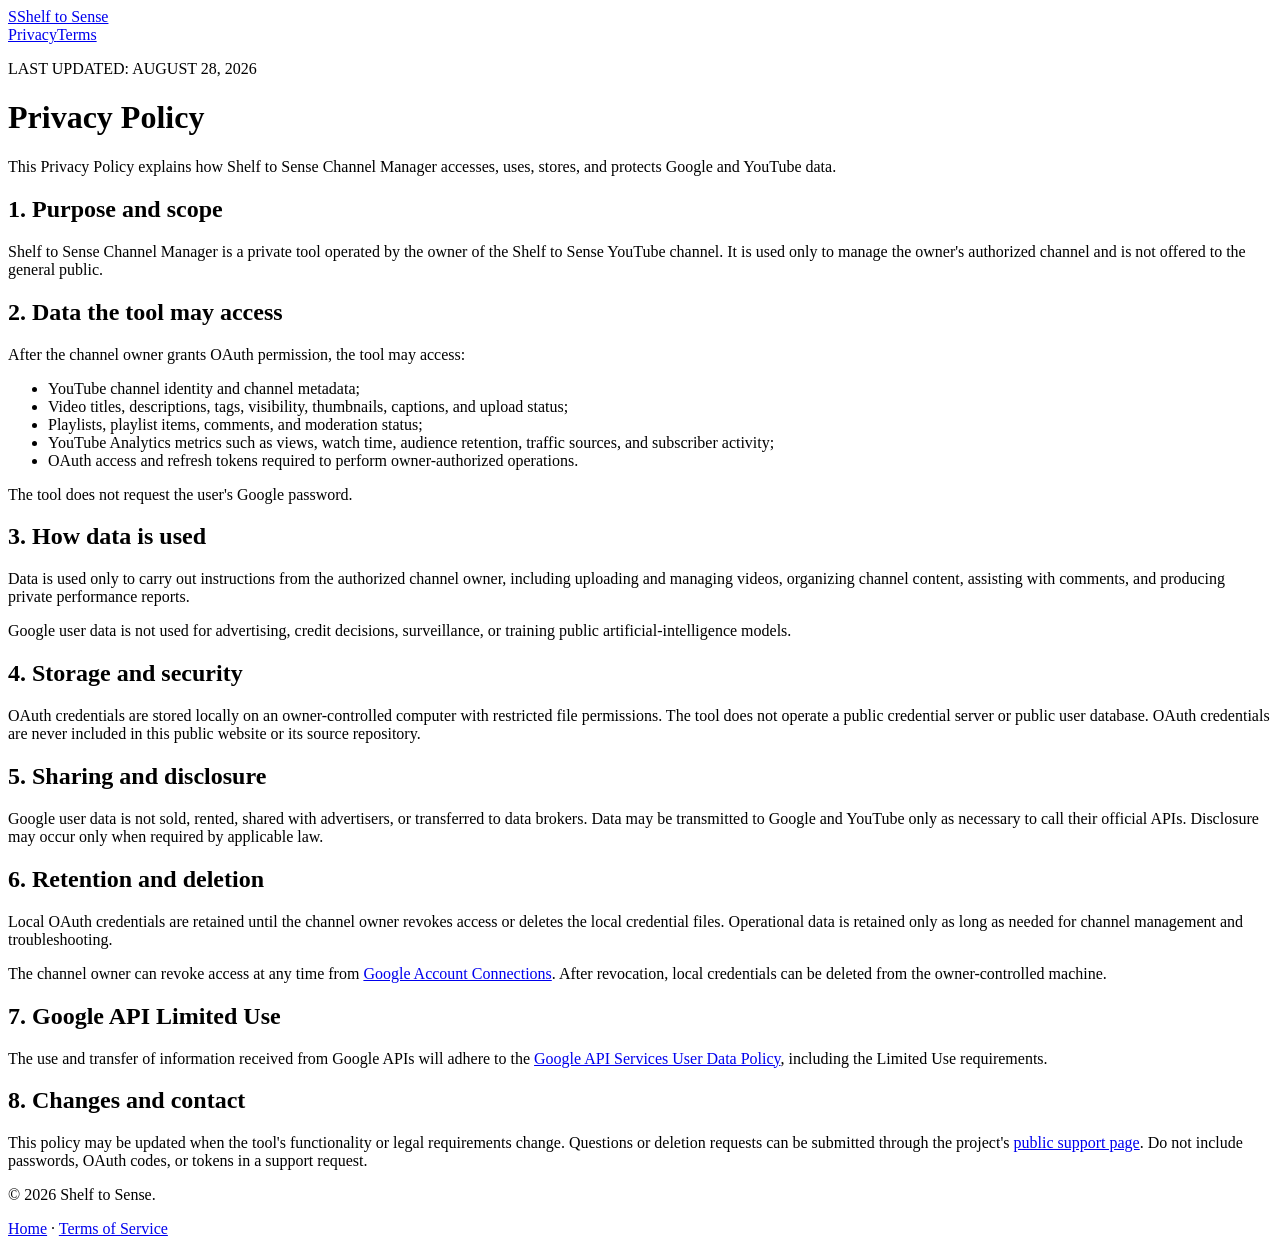
==== privacy.html @ bf64ad19 "Publish privacy.html" ====
<!doctype html>
<html lang="en">
<head>
  <meta charset="utf-8">
  <meta name="viewport" content="width=device-width, initial-scale=1">
  <meta name="description" content="Privacy Policy for Shelf to Sense Channel Manager.">
  <title>Privacy Policy — Shelf to Sense Channel Manager</title>
  <link rel="stylesheet" href="styles.css">
</head>
<body>
  <header class="site-header">
    <a class="brand" href="index.html"><span class="brand-mark" aria-hidden="true">S</span><span>Shelf to Sense</span></a>
    <nav aria-label="Legal navigation"><a class="active" href="privacy.html">Privacy</a><a href="terms.html">Terms</a></nav>
  </header>

  <main class="legal-page">
    <p class="eyebrow">LAST UPDATED: AUGUST 28, 2026</p>
    <h1>Privacy Policy</h1>
    <p class="legal-intro">This Privacy Policy explains how Shelf to Sense Channel Manager accesses, uses, stores, and protects Google and YouTube data.</p>

    <section>
      <h2>1. Purpose and scope</h2>
      <p>Shelf to Sense Channel Manager is a private tool operated by the owner of the Shelf to Sense YouTube channel. It is used only to manage the owner's authorized channel and is not offered to the general public.</p>
    </section>

    <section>
      <h2>2. Data the tool may access</h2>
      <p>After the channel owner grants OAuth permission, the tool may access:</p>
      <ul>
        <li>YouTube channel identity and channel metadata;</li>
        <li>Video titles, descriptions, tags, visibility, thumbnails, captions, and upload status;</li>
        <li>Playlists, playlist items, comments, and moderation status;</li>
        <li>YouTube Analytics metrics such as views, watch time, audience retention, traffic sources, and subscriber activity;</li>
        <li>OAuth access and refresh tokens required to perform owner-authorized operations.</li>
      </ul>
      <p>The tool does not request the user's Google password.</p>
    </section>

    <section>
      <h2>3. How data is used</h2>
      <p>Data is used only to carry out instructions from the authorized channel owner, including uploading and managing videos, organizing channel content, assisting with comments, and producing private performance reports.</p>
      <p>Google user data is not used for advertising, credit decisions, surveillance, or training public artificial-intelligence models.</p>
    </section>

    <section>
      <h2>4. Storage and security</h2>
      <p>OAuth credentials are stored locally on an owner-controlled computer with restricted file permissions. The tool does not operate a public credential server or public user database. OAuth credentials are never included in this public website or its source repository.</p>
    </section>

    <section>
      <h2>5. Sharing and disclosure</h2>
      <p>Google user data is not sold, rented, shared with advertisers, or transferred to data brokers. Data may be transmitted to Google and YouTube only as necessary to call their official APIs. Disclosure may occur only when required by applicable law.</p>
    </section>

    <section>
      <h2>6. Retention and deletion</h2>
      <p>Local OAuth credentials are retained until the channel owner revokes access or deletes the local credential files. Operational data is retained only as long as needed for channel management and troubleshooting.</p>
      <p>The channel owner can revoke access at any time from <a href="https://myaccount.google.com/connections">Google Account Connections</a>. After revocation, local credentials can be deleted from the owner-controlled machine.</p>
    </section>

    <section>
      <h2>7. Google API Limited Use</h2>
      <p>The use and transfer of information received from Google APIs will adhere to the <a href="https://developers.google.com/terms/api-services-user-data-policy">Google API Services User Data Policy</a>, including the Limited Use requirements.</p>
    </section>

    <section>
      <h2>8. Changes and contact</h2>
      <p>This policy may be updated when the tool's functionality or legal requirements change. Questions or deletion requests can be submitted through the project's <a href="https://github.com/simonchen123888/shelf-to-sense-manager/issues">public support page</a>. Do not include passwords, OAuth codes, or tokens in a support request.</p>
    </section>
  </main>

  <footer><p>© 2026 Shelf to Sense.</p><p><a href="index.html">Home</a> · <a href="terms.html">Terms of Service</a></p></footer>
</body>
</html>
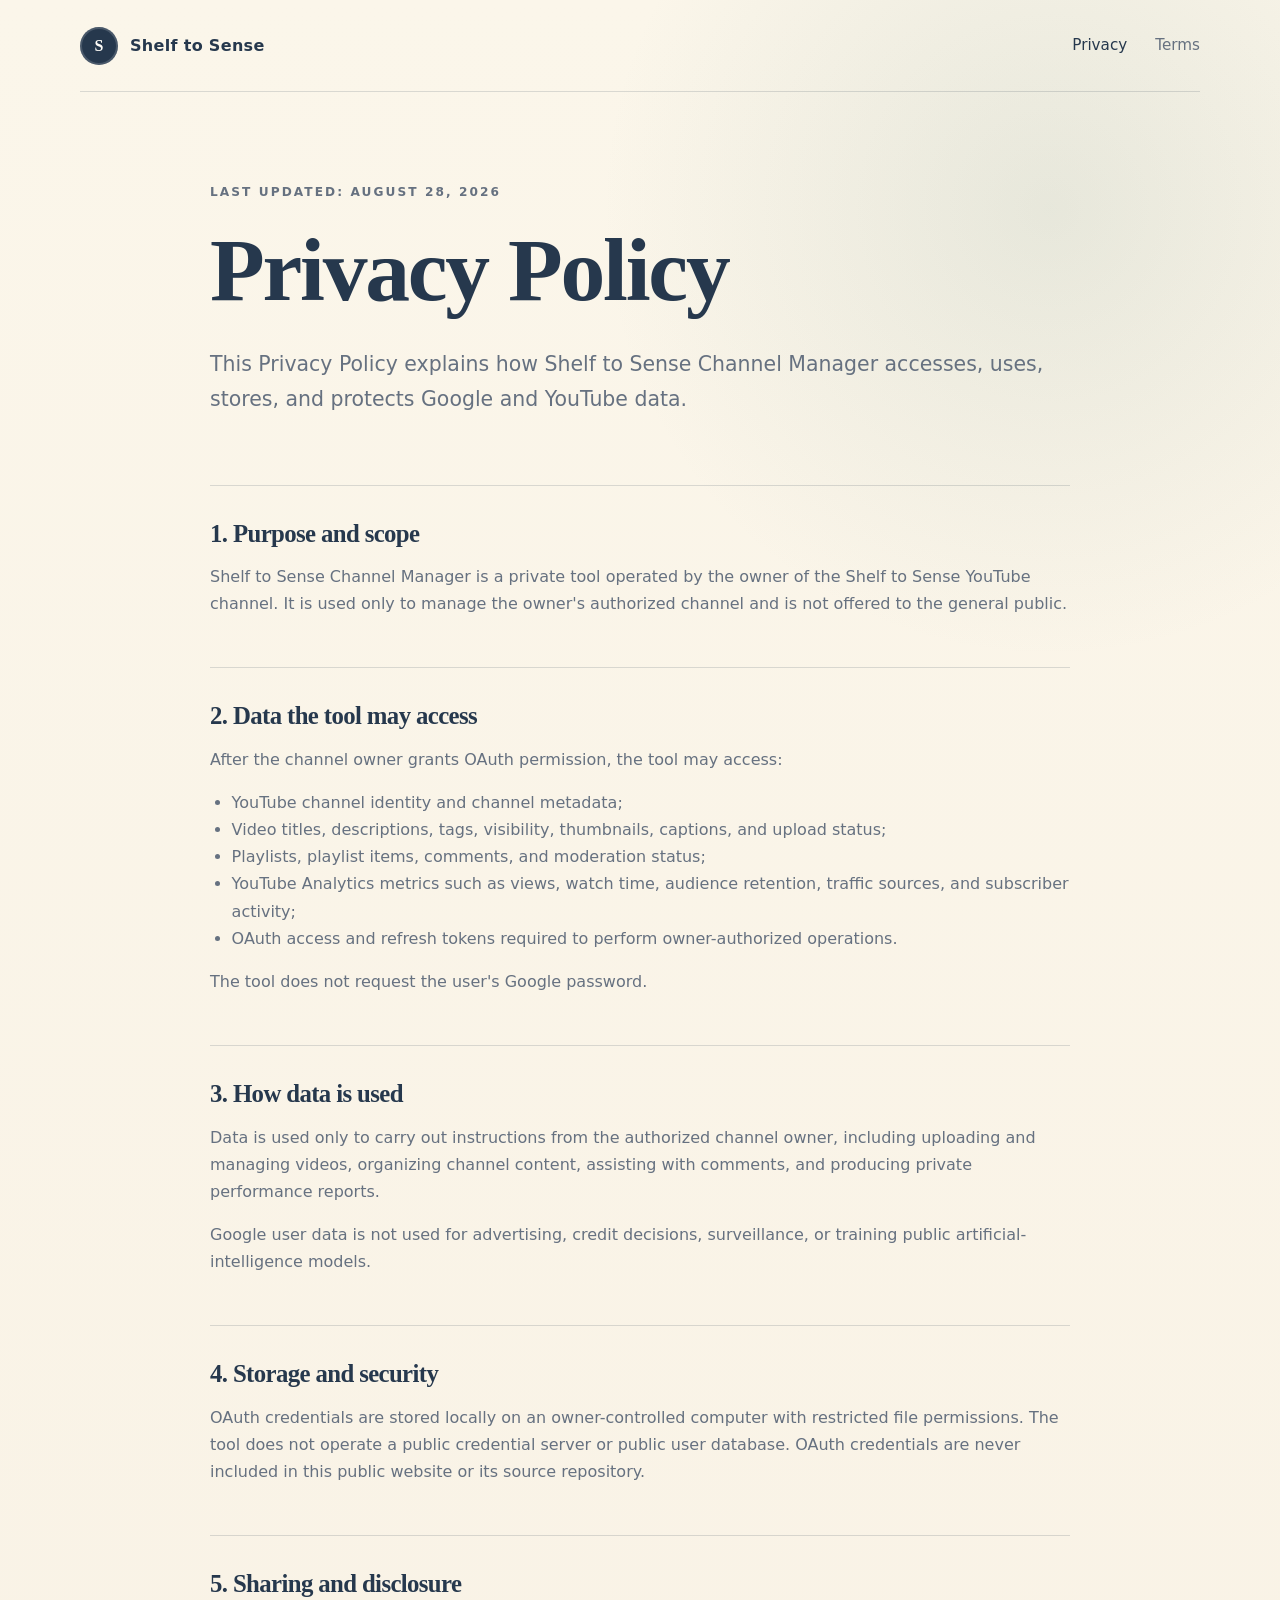
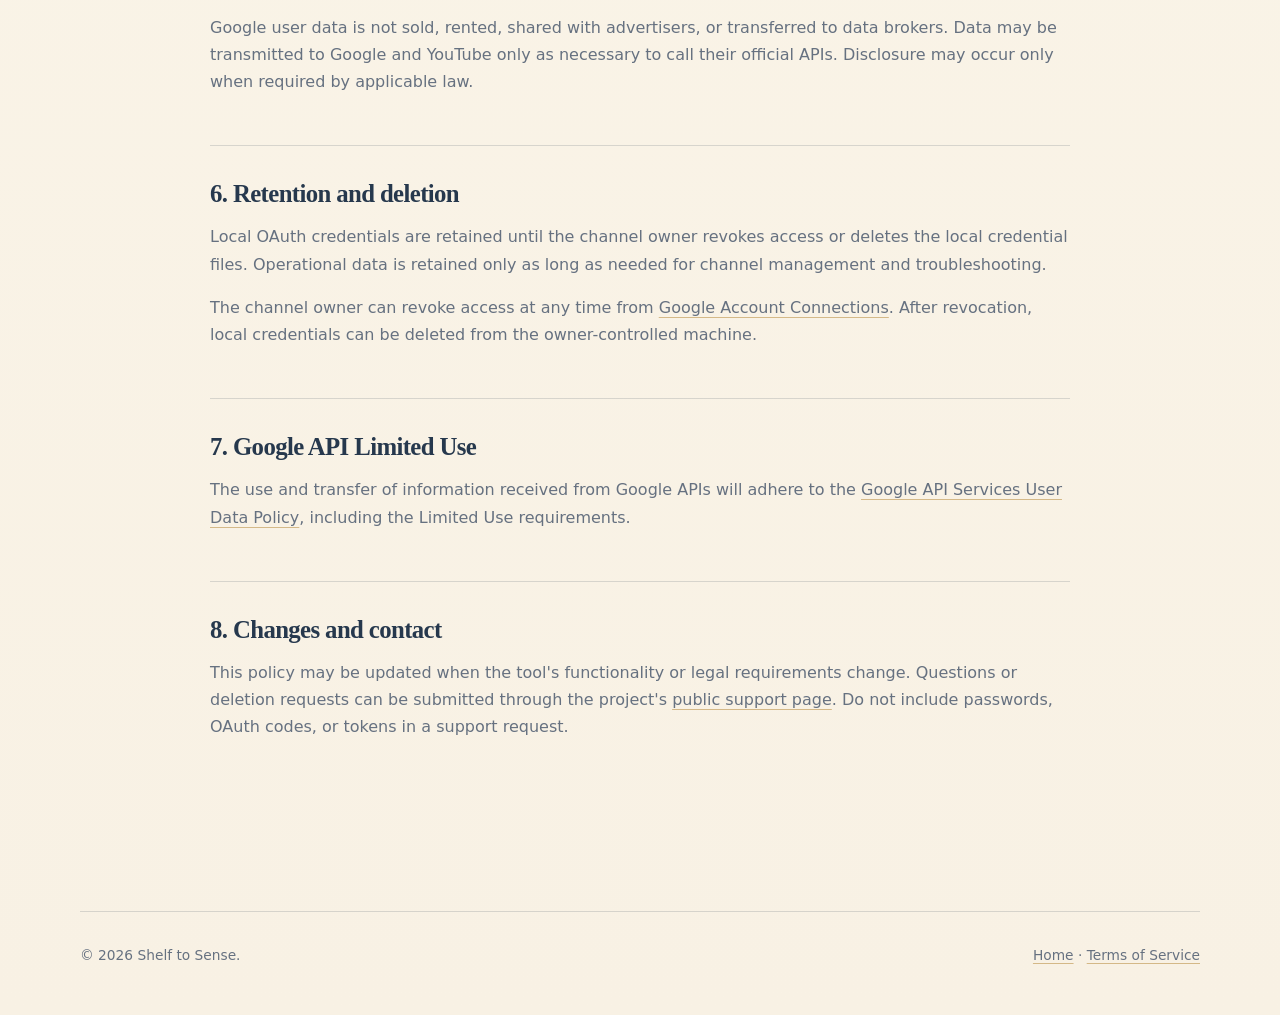
==== commit 6d0a59c7: "Publish privacy.html" ====
--- a/privacy.html
+++ b/privacy.html
@@ -65,7 +65,7 @@
 
     <section>
       <h2>8. Changes and contact</h2>
-      <p>This policy may be updated when the tool's functionality or legal requirements change. Questions or deletion requests can be submitted through the project's <a href="https://github.com/simonchen123888/shelf-to-sense-manager/issues">public support page</a>. Do not include passwords, OAuth codes, or tokens in a support request.</p>
+      <p>This policy may be updated when the tool's functionality or legal requirements change. Questions or deletion requests can be submitted through the project's <a href="https://github.com/simonchen123888/simonchen123888.github.io/issues">public support page</a>. Do not include passwords, OAuth codes, or tokens in a support request.</p>
     </section>
   </main>
 
--- a/styles.css
+++ b/styles.css
@@ -0,0 +1,95 @@
+:root {
+  --paper: #fbf6ea;
+  --paper-deep: #f1eadc;
+  --ink: #26384d;
+  --muted: #667180;
+  --gold: #b98b3c;
+  --sage: #8ea69a;
+  --line: rgba(38, 56, 77, 0.16);
+  --white: #fffdf8;
+}
+
+* { box-sizing: border-box; }
+html { scroll-behavior: smooth; }
+body {
+  margin: 0;
+  color: var(--ink);
+  background:
+    radial-gradient(circle at 82% 8%, rgba(142, 166, 154, 0.18), transparent 28rem),
+    linear-gradient(180deg, var(--paper) 0%, #f8f1e4 100%);
+  font-family: Inter, ui-sans-serif, system-ui, -apple-system, BlinkMacSystemFont, "Segoe UI", sans-serif;
+  line-height: 1.7;
+}
+
+a { color: inherit; text-decoration-color: rgba(185, 139, 60, 0.55); text-underline-offset: 0.22em; }
+a:hover { color: #8b6428; }
+
+.site-header {
+  width: min(1120px, calc(100% - 40px));
+  margin: 0 auto;
+  min-height: 92px;
+  display: flex;
+  justify-content: space-between;
+  align-items: center;
+  border-bottom: 1px solid var(--line);
+}
+
+.brand { display: flex; align-items: center; gap: 12px; font-weight: 760; letter-spacing: 0.02em; text-decoration: none; }
+.brand-mark {
+  width: 38px; height: 38px; border-radius: 50%; display: grid; place-items: center;
+  color: var(--white); background: var(--ink); font-family: Georgia, serif; font-weight: 700;
+  box-shadow: inset 0 0 0 2px rgba(255,255,255,.16);
+}
+nav { display: flex; gap: 28px; }
+nav a { text-decoration: none; color: var(--muted); font-size: 0.95rem; }
+nav a.active, nav a:hover { color: var(--ink); }
+
+main { width: min(1120px, calc(100% - 40px)); margin: 0 auto; }
+.hero { padding: 110px 0 90px; max-width: 900px; }
+.eyebrow { margin: 0 0 18px; color: var(--gold); font-size: 0.76rem; font-weight: 800; letter-spacing: 0.17em; }
+h1, h2 { font-family: Georgia, "Times New Roman", serif; font-weight: 700; letter-spacing: -0.025em; line-height: 1.1; }
+h1 { margin: 0; font-size: clamp(3.4rem, 8vw, 7.2rem); }
+h1 span { color: var(--sage); }
+.lede { max-width: 760px; margin: 34px 0 0; color: var(--muted); font-size: clamp(1.1rem, 2vw, 1.38rem); }
+.actions { display: flex; flex-wrap: wrap; gap: 14px; margin-top: 38px; }
+.button { padding: 12px 18px; border-radius: 999px; text-decoration: none; font-weight: 700; font-size: .92rem; }
+.button.primary { color: var(--white); background: var(--ink); }
+.button.secondary { border: 1px solid var(--line); background: rgba(255,255,255,.36); }
+
+.content-grid { display: grid; grid-template-columns: repeat(3, 1fr); border-top: 1px solid var(--line); border-bottom: 1px solid var(--line); }
+.card { min-height: 310px; padding: 42px 34px; border-right: 1px solid var(--line); }
+.card:last-child { border-right: 0; }
+.card-number { color: var(--gold); font-size: .76rem; font-weight: 800; letter-spacing: .14em; }
+.card h2 { margin: 52px 0 18px; font-size: 1.8rem; }
+.card p { color: var(--muted); }
+
+.statement { display: grid; grid-template-columns: .8fr 1.2fr; gap: 80px; align-items: end; padding: 100px 0; }
+.statement h2 { margin: 0; font-size: clamp(2.4rem, 5vw, 4.8rem); }
+.statement > p { margin: 0; color: var(--muted); font-size: 1.18rem; }
+
+.legal-page { max-width: 860px; padding: 90px 0 120px; }
+.legal-page h1 { font-size: clamp(3.2rem, 7vw, 5.8rem); margin-bottom: 28px; }
+.legal-intro { margin: 0 0 68px; font-size: 1.28rem; color: var(--muted); }
+.legal-page section { padding: 34px 0; border-top: 1px solid var(--line); }
+.legal-page h2 { margin: 0 0 16px; font-size: 1.55rem; }
+.legal-page p, .legal-page li { color: var(--muted); }
+.legal-page ul { padding-left: 1.35rem; }
+
+footer {
+  width: min(1120px, calc(100% - 40px)); margin: 0 auto; padding: 32px 0 48px;
+  border-top: 1px solid var(--line); display: flex; justify-content: space-between; gap: 20px;
+  color: var(--muted); font-size: .86rem;
+}
+footer p { margin: 0; }
+
+@media (max-width: 760px) {
+  .site-header { min-height: 76px; }
+  nav { gap: 14px; }
+  .hero { padding: 76px 0 64px; }
+  .content-grid { grid-template-columns: 1fr; }
+  .card { min-height: 0; border-right: 0; border-bottom: 1px solid var(--line); }
+  .card:last-child { border-bottom: 0; }
+  .card h2 { margin-top: 28px; }
+  .statement { grid-template-columns: 1fr; gap: 30px; padding: 72px 0; }
+  footer { flex-direction: column; }
+}
